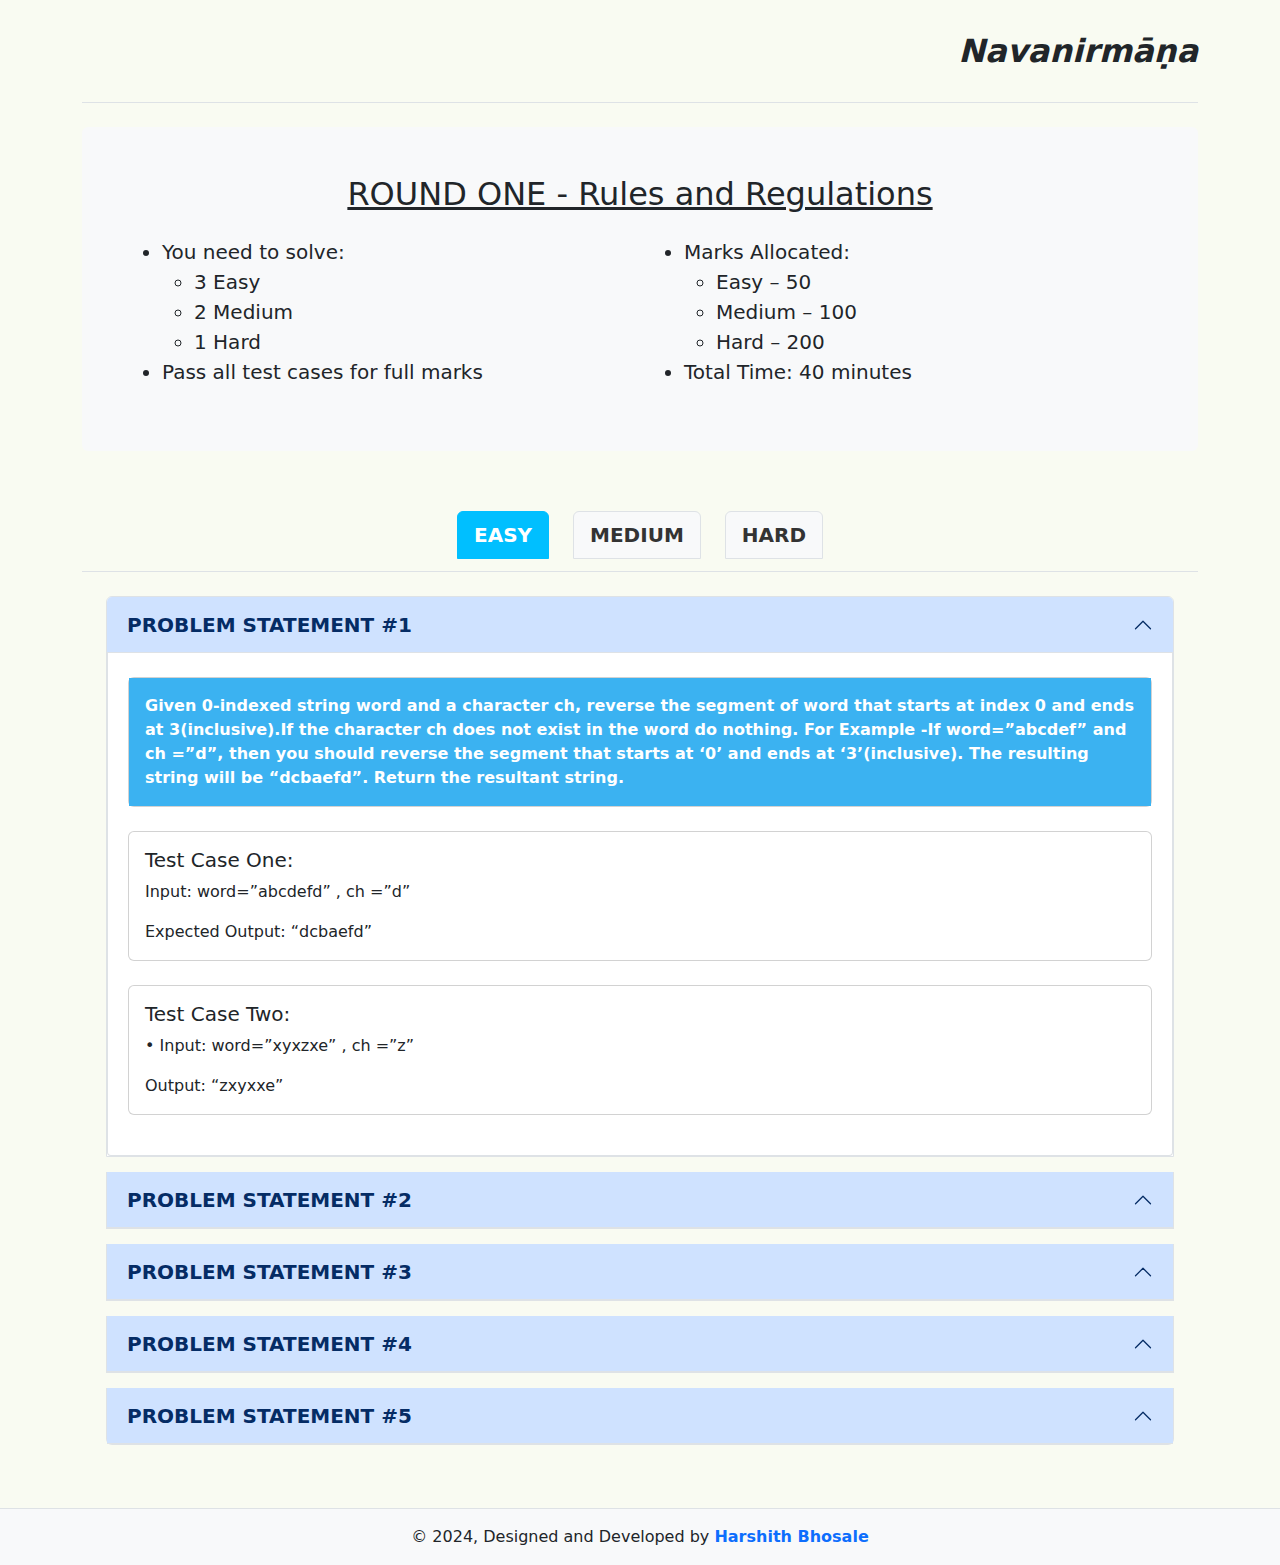
==== coding-event/RoundOne.html @ 0a73bdca "Add files via upload" ====
<!doctype html>
<html lang="en">

<head>
  <meta charset="utf-8">
  <meta name="viewport" content="width=device-width, initial-scale=1">
  <title>Round-Two</title>
  <link href="https://cdn.jsdelivr.net/npm/bootstrap@5.3.3/dist/css/bootstrap.min.css" rel="stylesheet"
    integrity="sha384-QWTKZyjpPEjISv5WaRU9OFeRpok6YctnYmDr5pNlyT2bRjXh0JMhjY6hW+ALEwIH" crossorigin="anonymous">
  <link rel="stylesheet" href="assets/style/style.css">
  <link rel="icon" type="image/png" href="./assets/images/favicon.png">

</head>

<body>
  <nav>
    <div class="container">
      <header class="d-flex flex-wrap justify-content-center py-3 mb-4 border-bottom">
        <a href="/" class="d-flex align-items-center mb-3 mb-md-0 me-md-auto link-body-emphasis text-decoration-none">
          <img src="https://klebcahubli.in/wp-content/uploads/2022/07/logofinal-1.png" alt="" height="70">
        </a>

        <ul class="navbar-nav ms-auto mb-2 mb-lg-0 d-flex justify-content-center align-items-center">
          <li class="nav-item">
            <a class="nav-link active fs-2 fw-bold text-dark fst-italic" aria-current="page" href="index.html">Navanirmāṇa</a>
          </li>

        </ul>
      </header>
    </div>
  </nav>

  <main>

    <section class="container">
      <div class="bg-light p-5 rounded mb-5">
        <h2 class="text-center text-decoration-underline mb-4">ROUND ONE - Rules and Regulations</h2>

        <div class="row">
          <div class="col-lg-6">
            <ul class="fs-5">    
              <li>You need to solve:
                <ul>
                  <li>3 Easy</li>
                  <li>2 Medium</li>
                  <li>1 Hard</li>
                </ul>
              </li>
              <li>Pass all test cases for full marks</li>
            </ul>
          </div>
          <div class="col-lg-6">
            <ul class="fs-5">
              <li>Marks Allocated:
                <ul>
                  <li>Easy – 50</li>
                  <li>Medium – 100</li>
                  <li>Hard – 200</li>
                </ul>
              </li>
              <li>Total Time: 40 minutes</li>
            </ul>
          </div>
        </div>
          

       </div>
    </section>


    <section class="container">
      <ul class="nav nav-tabs d-flex justify-content-center align-items-center" id="myTab" role="tablist">
        <li class="nav-item" role="presentation">
          <button class="nav-link active fs-5 fw-bold" id="home-tab" data-bs-toggle="tab"
            data-bs-target="#home-tab-pane" type="button" role="tab" aria-controls="home-tab-pane"
            aria-selected="true">EASY</button>
        </li>
        <li class="nav-item" role="presentation">
          <button class="nav-link fs-5 fw-bold" id="profile-tab" data-bs-toggle="tab" data-bs-target="#profile-tab-pane"
            type="button" role="tab" aria-controls="profile-tab-pane" aria-selected="false">MEDIUM</button>
        </li>
        <li class="nav-item" role="presentation">
          <button class="nav-link fs-5 fw-bold" id="contact-tab" data-bs-toggle="tab" data-bs-target="#contact-tab-pane"
            type="button" role="tab" aria-controls="contact-tab-pane" aria-selected="false">HARD</button>
        </li>
      </ul>

      <!-- EASY PROBLEMS -->
      <div class="tab-content" id="myTabContent">
        <div class="tab-pane fade show active" id="home-tab-pane" role="tabpanel" aria-labelledby="home-tab"
          tabindex="0">
          <div class="container p-4">
            <div class="accordion" id="accordionExample">

              <!-- Easy problem 1 -->
              <div class="accordion-item">
                <h2 class="accordion-header" id="headingOne">
                  <button class="accordion-button fw-bold fs-5" type="button" data-bs-toggle="collapse"
                    data-bs-target="#collapseOne" aria-expanded="true" aria-controls="collapseOne">
                    PROBLEM STATEMENT #1
                  </button>
                </h2>
                <div id="collapseOne" class="accordion-collapse collapse show" aria-labelledby="headingOne"
                  data-bs-parent="#accordionExample">
                  <div class="accordion-body">
                    <h2 class="text-center mb-8"></h2>
                    <div class="card mb-4 fw-bolder">
                        <div class="card-body text-white" style="background-color: #3BB2F1;"id="hell-1">
                            <p class="card-text fs-20">Given 0-indexed string word and a character ch, reverse the segment of word that starts at index 0 and ends at 3(inclusive).If the character ch does not exist in the word do nothing.
                              For Example -If word=”abcdef” and ch =”d”, then you should reverse the segment that starts at ‘0’ and ends at ‘3’(inclusive).
                              The resulting string will be “dcbaefd”. Return the resultant string.
                              
                              </p>
                        </div>
                    </div>
                
                    <div class="card mb-4">
                        <div class="card-body">
                            <h5 class="card-title">Test Case One:</h5>
                            <p class="card-text">Input: word=”abcdefd” , ch =”d”
                              </p>
                            <p class="card-text">Expected Output: “dcbaefd”</p>
                        </div>
                    </div>
                
                    <div class="card mb-4">
                        <div class="card-body">
                            <h5 class="card-title">Test Case Two:</h5>
                            <p class="card-text">•	Input: word=”xyxzxe” , ch =”z”</p>
                            <p class="card-text">Output: “zxyxxe”</p>
                        </div>
                    </div>
                
                  </div>
                </div>
              </div>

              <!-- Easy problem 2 -->
              <div class="accordion-item">
                <h2 class="accordion-header" id="headingTwo">
                  <button class="accordion-button fw-bold fs-5" type="button" data-bs-toggle="collapse"
                    data-bs-target="#collapseTwo" aria-expanded="false" aria-controls="collapseTwo">
                    PROBLEM STATEMENT #2
                  </button>
                </h2>
                <div id="collapseTwo" class="accordion-collapse collapse" aria-labelledby="headingTwo"
                  data-bs-parent="#accordionExample">
                  <div class="accordion-body">
                    <h2 class="text-center mb-8"></h2>
                    <div class="card mb-4 fw-bolder">
                        <div class="card-body text-white" style="background-color: #3BB2F1;"id="hell-2">
                            <p class="card-text fs-20">There is a strange printer with the following two special properties
                              The printer can only print a sequence of the same character each time.
                              At each term, the printer can print new characters starting from and ending at any place and will cover the original existing characters
                              Given a string ‘s’ return the minimum number of turns the printer needed to print it.                              
                              </p>
                        </div>
                    </div>
                
                    <div class="card mb-4">
                        <div class="card-body">
                            <h5 class="card-title">Test Case One:</h5>
                            <p class="card-text">Input: s="aba"
                              </p>
                            <p class="card-text">Expected Output: 2</p>
                        </div>
                    </div>
                
                    <div class="card mb-4">
                        <div class="card-body">
                            <h5 class="card-title">Test Case Two:</h5>
                            <p class="card-text">Input: s="aaabbb"</p>
                            <p class="card-text">Output: 2</p>
                        </div>
                    </div>
                  </div>
                </div>
              </div>

              <!-- Easy problem 3 -->
              <div class="accordion-item">
                <h2 class="accordion-header" id="headingThree">
                  <button class="accordion-button fw-bold fs-5" type="button" data-bs-toggle="collapse"
                    data-bs-target="#collapseThree" aria-expanded="false" aria-controls="collapseThree">
                    PROBLEM STATEMENT #3
                  </button>
                </h2>
                <div id="collapseThree" class="accordion-collapse collapse" aria-labelledby="headingThree"
                  data-bs-parent="#accordionExample">
                  <div class="accordion-body">
                    <h2 class="text-center mb-8"></h2>
                    <div class="card mb-4 fw-bolder">
                        <div class="card-body text-white" style="background-color: #3BB2F1;"id="hell-3">
                            <p class="card-text fs-20">You are given an integer array ‘nums’. Two players are playing a game with this array: player 1 and player 2.
                              Player 1 and player 2 take turns, with player 1 starting first. Both players start the game with a score of 0. At each turn, the player takes one of the numbers from either end of the array (i.e., nums[0] or nums[nums.length - 1]) which reduces the size of the array by 1. The player adds the chosen number to their score. The game ends when there are no more elements in the array.
                              Return true if Player 1 can win the game. If the scores of both players are equal, then player 1 is still the winner, and you should also return true. You may assume that both players are playing optimally.                        
                              </p>
                        </div>
                    </div>
                
                    <div class="card mb-4">
                        <div class="card-body">
                            <h5 class="card-title">Test Case One:</h5>
                            <p class="card-text">Input: nums = [1,5,2]
                              </p>
                            <p class="card-text">Expected Output: False</p>
                        </div>
                    </div>
                
                    <div class="card mb-4">
                        <div class="card-body">
                            <h5 class="card-title">Test Case Two:</h5>
                            <p class="card-text">Input: nums = [1,5,233,7]</p>
                            <p class="card-text">Output: True</p>
                        </div>
                    </div>
                  </div>
                </div>
              </div>

              <!-- Easy problem 4 -->
              <div class="accordion-item">
                <h2 class="accordion-header" id="headingFour">
                  <button class="accordion-button fw-bold fs-5" type="button" data-bs-toggle="collapse"
                    data-bs-target="#collapseFour" aria-expanded="false" aria-controls="collapseFour">
                    PROBLEM STATEMENT #4
                  </button>
                </h2>
                <div id="collapseFour" class="accordion-collapse collapse" aria-labelledby="headingFour"
                  data-bs-parent="#accordionExample">
                  <div class="accordion-body">
                    <h2 class="text-center mb-8"></h2>
                    <div class="card mb-4 fw-bolder">
                        <div class="card-body text-white" style="background-color: #3BB2F1;"id="hell-4">
                            <p class="card-text fs-20">A school is trying to take an annual photo of all the students. The students are asked to stand in a single file line in non-decreasing order by height. Let this ordering be represented by the integer array expected where expected[i] is the expected height of the ith student in line.
                              You are given an integer array heights representing the current order that the students are standing in. Each heights[i] is the height of the ith student in line (0-indexed).
                              Return the number of indices where heights[i] != expected[i].
                              
                              </p>
                        </div>
                    </div>
                
                    <div class="card mb-4">
                        <div class="card-body">
                            <h5 class="card-title">Test Case One:</h5>
                            <p class="card-text">Input: heights = [1,1,4,2,1,3]
                              </p>
                            <p class="card-text">Expected Output: 3</p>
                        </div>
                    </div>
                
                    <div class="card mb-4">
                        <div class="card-body">
                            <h5 class="card-title">Test Case Two:</h5>
                            <p class="card-text">Input: heights = [5,1,2,3,4]</p>
                            <p class="card-text">Output: 5</p>
                        </div>
                    </div>
                  </div>
                </div>
              </div>

              <!-- Easy problem 5 -->
              <div class="accordion-item">
                <h2 class="accordion-header" id="headingFive">
                  <button class="accordion-button fw-bold fs-5" type="button" data-bs-toggle="collapse"
                    data-bs-target="#collapseFive" aria-expanded="false" aria-controls="collapseFive">
                    PROBLEM STATEMENT #5
                  </button>
                </h2>
                <div id="collapseFive" class="accordion-collapse collapse" aria-labelledby="headingFive"
                  data-bs-parent="#accordionExample">
                  <div class="accordion-body">
                    <h2 class="text-center mb-8"></h2>
                    <div class="card mb-4 fw-bolder">
                        <div class="card-body text-white" style="background-color: #3BB2F1;"id="hell-5">
                            <p class="card-text fs-20">Given an integer n, return true if it is a power of four. Otherwise, return false.
                              An integer n is a power of four, if there exists an integer x such that n == 4x.
                              
                              </p>
                        </div>
                    </div>
                
                    <div class="card mb-4">
                        <div class="card-body">
                            <h5 class="card-title">Test Case One:</h5>
                            <p class="card-text">Input: n = 16
                              </p>
                            <p class="card-text">Expected Output: true</p>
                        </div>
                    </div>
                
                    <div class="card mb-4">
                        <div class="card-body">
                            <h5 class="card-title">Test Case Two:</h5>
                            <p class="card-text">Input: n = 5</p>
                            <p class="card-text">Output: false</p>
                        </div>
                    </div>
                  </div>
                </div>
              </div>
            </div>
          </div>
        </div>
      </div>

      <!-- MEDIUM PROBLEMS -->
      <div class="tab-content" id="myTabContent">
        <div class="tab-pane fade" id="profile-tab-pane" role="tabpanel" aria-labelledby="profile-tab" tabindex="0">
          <div class="container p-4">
            <div class="accordion" id="accordionExample">

              <!-- Medium problem 1 -->
              <div class="accordion-item">
                <h2 class="accordion-header" id="headingOne">
                  <button class="accordion-button fw-bold fs-5" type="button" data-bs-toggle="collapse"
                    data-bs-target="#collapseOne" aria-expanded="true" aria-controls="collapseOne">
                    PROBLEM STATEMENT #1
                  </button>
                </h2>
                <div id="collapseOne" class="accordion-collapse collapse show" aria-labelledby="headingOne"
                  data-bs-parent="#accordionExample">
                  <div class="accordion-body">
                    <h2 class="text-center mb-8"></h2>
                    <div class="card mb-4 fw-bolder">
                        <div class="card-body text-white" style="background-color: #3BB2F1;"id="hell-5">
                            <p class="card-text fs-20">You are given an array of ‘N’ linked lists. Each linked list is in ascending order. Merge all linked lists into one sorted linked list, such that it is in descending order and no two numbers are repeated. In place of repeated numbers print a string.
                              
                              </p>
                        </div>
                    </div>
                
                    <div class="card mb-4">
                        <div class="card-body">
                            <h5 class="card-title">Test Case One:</h5>
                            <p class="card-text">Input: lists = [[1,4,5],[1,3,4],[2,6]]
                              </p>
                            <p class="card-text">Expected Output: [6,5,4,’joy’,3,2,1,’joy’]</p>
                        </div>
                    </div>
                
                    <div class="card mb-4">
                        <div class="card-body">
                            <h5 class="card-title">Test Case Two:</h5>
                            <p class="card-text">Input: lists = [[6,7,8],[3,4],[2,8]]</p>
                            <p class="card-text">Output: [8,’joy’,7,6,4,3,2]</p>
                        </div>
                    </div>
                  </div>
                </div>
              </div>

              <!-- Medium problem 2 -->
              <div class="accordion-item">
                <h2 class="accordion-header" id="headingTwo">
                  <button class="accordion-button fw-bold fs-5" type="button" data-bs-toggle="collapse"
                    data-bs-target="#collapseTwo" aria-expanded="false" aria-controls="collapseTwo">
                    PROBLEM STATEMENT #2
                  </button>
                </h2>
                <div id="collapseTwo" class="accordion-collapse collapse" aria-labelledby="headingTwo"
                  data-bs-parent="#accordionExample">
                  <div class="accordion-body">
                    <h2 class="text-center mb-8"></h2>
                    <div class="card mb-4 fw-bolder">
                        <div class="card-body text-white" style="background-color: #3BB2F1;"id="hell-5">
                            <p class="card-text fs-20">:  You are given two 0-indexed arrays ‘nums1’ and ‘nums2’ and a 2D array ‘queries’ of ‘queries’. There are three types of queries:
                              For a query of type 1, queries[i] = [1, l, r]. Flip the values from 0 to 1 and from 1 to 0 in ‘nums1’ from index ‘l’ to index ‘r’. Both ‘l’ and ‘r’ are 0-indexed.
                              For a query of type 2, queries[i] = [2, p, 0]. For every index 0 <= i < n, set nums2[i] = nums2[i] + nums1[i] * p.
                              For a query of type 3, queries[i] = [3, 0, 0]. Find the sum of the elements in ‘nums2’.
                              Return an array containing all the answers to the third type queries
                              
                              </p>
                        </div>
                    </div>
                
                    <div class="card mb-4">
                        <div class="card-body">
                            <h5 class="card-title">Test Case One:</h5>
                            <p class="card-text">Input: nums1 = [1,0,1], nums2 = [0,0,0], queries=[[1,1,1],[2,1,0],[3,0,0]]
                              </p>
                            <p class="card-text">Expected Output: [3]</p>
                        </div>
                    </div>
                
                    <div class="card mb-4">
                        <div class="card-body">
                            <h5 class="card-title">Test Case Two:</h5>
                            <p class="card-text">Input: nums1= [1], nums2= [5], queries= [2,0,0,3,0,0]</p>
                            <p class="card-text">Output: : [5]</p>
                        </div>
                    </div>
                  </div>
                </div>
              </div>

              <!-- Medium problem 3 -->
              <div class="accordion-item">
                <h2 class="accordion-header" id="headingThree">
                  <button class="accordion-button fw-bold fs-5" type="button" data-bs-toggle="collapse"
                    data-bs-target="#collapseThree" aria-expanded="false" aria-controls="collapseThree">
                    PROBLEM STATEMENT #3
                  </button>
                </h2>
                <div id="collapseThree" class="accordion-collapse collapse" aria-labelledby="headingThree"
                  data-bs-parent="#accordionExample">
                  <div class="accordion-body">
                    <h2 class="text-center mb-8"></h2>
                    <div class="card mb-4 fw-bolder">
                        <div class="card-body text-white" style="background-color: #3BB2F1;"id="hell-5">
                            <p class="card-text fs-20">You are given a 0-indexed array of integers ‘nums’ of length ‘n’, and two positive integers ‘k’ and ‘dist’.
                              The cost of an array is the value of its first element. For example, the cost of [1,2,3] is 1 while the cost of [3,4,1] is 3.
                              You need to divide ‘nums’ into ‘k’ disjoint contiguous subarrays, such that the difference between the starting index of the second subarray and the starting index of the kth subarray should be less than or equal to dist. In other words, if you divide ‘nums’ into the subarrays 
                              nums[0..(i1 - 1)], nums[i1..(i2 - 1)], ..., nums[ik-1..(n - 1)], 
                              then ik-1 - i1 <= dist.
                              Return the minimum possible sum of the cost of these subarrays.
                              
                              </p>
                        </div>
                    </div>
                
                    <div class="card mb-4">
                        <div class="card-body">
                            <h5 class="card-title">Test Case One:</h5>
                            <p class="card-text">Input: nums = [1,3,2,6,4,2], k = 3, dist = 3
                              </p>
                            <p class="card-text">Expected Output: 5</p>
                        </div>
                    </div>
                
                    <div class="card mb-4">
                        <div class="card-body">
                            <h5 class="card-title">Test Case Two:</h5>
                            <p class="card-text">Input: nums = [10,1,2,2,2,1], k = 4, dist = 3</p>
                            <p class="card-text">Output: 15</p>
                        </div>
                    </div>
                  </div>
                </div>
              </div>

              <!-- Medium problem 4 -->
              <div class="accordion-item">
                <h2 class="accordion-header" id="headingFour">
                  <button class="accordion-button fw-bold fs-5" type="button" data-bs-toggle="collapse"
                    data-bs-target="#collapseFour" aria-expanded="false" aria-controls="collapseFour">
                    PROBLEM STATEMENT #4
                  </button>
                </h2>
                <div id="collapseFour" class="accordion-collapse collapse" aria-labelledby="headingFour"
                  data-bs-parent="#accordionExample">
                  <div class="accordion-body">
                    <h2 class="text-center mb-8"></h2>
                    <div class="card mb-4 fw-bolder">
                        <div class="card-body text-white" style="background-color: #3BB2F1;"id="hell-5">
                            <p class="card-text fs-20">: Given an integer array ‘nums’ of 2n integers, group these integers into n pairs (a1, b1), (a2, b2), ..., (an, bn) such that the sum of min(ai, bi) for all i is maximized. Return the maximized sum.
                              
                              </p>
                        </div>
                    </div>
                
                    <div class="card mb-4">
                        <div class="card-body">
                            <h5 class="card-title">Test Case One:</h5>
                            <p class="card-text">Input:nums = [1,4,3,2]
                              </p>
                            <p class="card-text">Expected Output: 4</p>
                        </div>
                    </div>
                
                    <div class="card mb-4">
                        <div class="card-body">
                            <h5 class="card-title">Test Case Two:</h5>
                            <p class="card-text">Input: nums = [6,2,6,5,1,2]</p>
                            <p class="card-text">Output: 9</p>
                        </div>
                    </div>
                  </div>
                </div>
              </div>

              <!-- Medium problem 5 -->
              <div class="accordion-item">
                <h2 class="accordion-header" id="headingFive">
                  <button class="accordion-button fw-bold fs-5" type="button" data-bs-toggle="collapse"
                    data-bs-target="#collapseFive" aria-expanded="false" aria-controls="collapseFive">
                    PROBLEM STATEMENT #5
                  </button>
                </h2>
                <div id="collapseFive" class="accordion-collapse collapse" aria-labelledby="headingFive"
                  data-bs-parent="#accordionExample">
                  <div class="accordion-body">
                    <h2 class="text-center mb-8"></h2>
                    <div class="card mb-4 fw-bolder">
                        <div class="card-body text-white" style="background-color: #3BB2F1;"id="hell-5">
                            <p class="card-text fs-20"> You are given two strings ‘a’ and ‘b’ of the same length. Choose an index and split both strings at the same index, splitting ‘a’ into two strings: ‘aprefix’ and ‘asuffix’ where a = aprefix + asuffix, and splitting ‘b’ into two strings: ‘bprefix’ and ‘bsuffix’ where b = bprefix + bsuffix. Check if aprefix + bsuffix or bprefix + asuffix forms a palindrome.
                              When you split a string ‘s’ into ‘sprefix’ and ‘ssuffix’, either ‘ssuffix’ or ‘sprefix’ is allowed to be empty. For example, if s = "abc", then "" + "abc", "a" + "bc", "ab" + "c" , and "abc" + "" are valid splits.
                              Return true if it is possible to form a palindrome string, otherwise return false. Notice that x + y denotes the concatenation of strings x and y.
                              
                              
                              </p>
                        </div>
                    </div>
                
                    <div class="card mb-4">
                        <div class="card-body">
                            <h5 class="card-title">Test Case One:</h5>
                            <p class="card-text">Input:a = "x", b = "y"
                              </p>
                            <p class="card-text">Expected Output: true</p>
                        </div>
                    </div>
                
                    <div class="card mb-4">
                        <div class="card-body">
                            <h5 class="card-title">Test Case Two:</h5>
                            <p class="card-text">Input: a = "xbdef", b = "xecab"</p>
                            <p class="card-text">Output: false</p>
                        </div>
                    </div>
                  </div>
                </div>
              </div>
            </div>
          </div>
        </div>
      </div>

      <!-- HARD PROBLEMS -->
      <div class="tab-content" id="myTabContent">
        <div class="tab-pane fade" id="contact-tab-pane" role="tabpanel" aria-labelledby="contact-tab" tabindex="0">
          <div class="container p-4">
            <div class="accordion" id="accordionExample">

              <!-- Hard problem 1 -->
              <div class="accordion-item">
                <h2 class="accordion-header" id="headingOne">
                  <button class="accordion-button fw-bold fs-5" type="button" data-bs-toggle="collapse"
                    data-bs-target="#collapseOne" aria-expanded="true" aria-controls="collapseOne">
                    PROBLEM STATEMENT #1
                  </button>
                </h2>
                <div id="collapseOne" class="accordion-collapse collapse show" aria-labelledby="headingOne"
                  data-bs-parent="#accordionExample">
                  <div class="accordion-body">
                    <h2 class="text-center mb-8"></h2>
                    <div class="card mb-4 fw-bolder">
                        <div class="card-body text-white" style="background-color: #3BB2F1;"id="hell-5">
                            <p class="card-text fs-20">There is a car with capacity empty seats. The vehicle only drives east (i.e., it cannot turn around and drive west).
                              You are given the integer capacity and an array trips where 
                              trips[i] = [numPassengersi, fromi, toi] indicates that the ith trip has ‘numPassengersi’ passengers and the locations to pick them up and drop them off are fromi and toi respectively. The locations are given as the number of kilometers due east from the car's initial location.
                              Return true if it is possible to pick up and drop off all passengers for all the given trips, or false otherwise.
                              
                              </p>
                        </div>
                    </div>
                
                    <div class="card mb-4">
                        <div class="card-body">
                            <h5 class="card-title">Test Case One:</h5>
                            <p class="card-text">Input: trips = [[2,1,5],[3,3,7]], capacity = 4
                              </p>
                            <p class="card-text">Expected Output: false</p>
                        </div>
                    </div>
                
                    <div class="card mb-4">
                        <div class="card-body">
                            <h5 class="card-title">Test Case Two:</h5>
                            <p class="card-text">Input: trips = [[2,1,5],[3,3,7]], capacity = 5</p>
                            <p class="card-text">Output: true</p>
                        </div>
                    </div>
                  </div>
                </div>
              </div>

              <!-- Hard problem 2 -->
              <div class="accordion-item">
                <h2 class="accordion-header" id="headingTwo">
                  <button class="accordion-button fw-bold fs-5" type="button" data-bs-toggle="collapse"
                    data-bs-target="#collapseTwo" aria-expanded="false" aria-controls="collapseTwo">
                    PROBLEM STATEMENT #2
                  </button>
                </h2>
                <div id="collapseTwo" class="accordion-collapse collapse" aria-labelledby="headingTwo"
                  data-bs-parent="#accordionExample">
                  <div class="accordion-body">
                    <h2 class="text-center mb-8"></h2>
                    <div class="card mb-4 fw-bolder">
                        <div class="card-body text-white" style="background-color: #3BB2F1;"id="hell-5">
                            <p class="card-text fs-20">n passengers board an airplane with exactly n seats. The first passenger has lost the ticket and picks a seat randomly. But after that, the rest of the passengers will:
                              Take their own seat if it is still available, and
                              Pick other seats randomly when they find their seat occupied
                              Return the probability that the nth person gets his own seat.
                              
                              </p>
                        </div>
                    </div>
                
                    <div class="card mb-4">
                        <div class="card-body">
                            <h5 class="card-title">Test Case One:</h5>
                            <p class="card-text">Input: n = 1
                              </p>
                            <p class="card-text">Expected Output: 1.00000</p>
                        </div>
                    </div>
                
                    <div class="card mb-4">
                        <div class="card-body">
                            <h5 class="card-title">Test Case Two:</h5>
                            <p class="card-text">Input: n = 2</p>
                            <p class="card-text">Output: 0.50000</p>
                        </div>
                    </div>
                  </div>
                </div>
              </div>

              <!-- Hard problem 3 -->
              <div class="accordion-item">
                <h2 class="accordion-header" id="headingThree">
                  <button class="accordion-button fw-bold fs-5" type="button" data-bs-toggle="collapse"
                    data-bs-target="#collapseThree" aria-expanded="false" aria-controls="collapseThree">
                    PROBLEM STATEMENT #3
                  </button>
                </h2>
                <div id="collapseThree" class="accordion-collapse collapse" aria-labelledby="headingThree"
                  data-bs-parent="#accordionExample">
                  <div class="accordion-body">
                    <h2 class="text-center mb-8"></h2>
                    <div class="card mb-4 fw-bolder">
                        <div class="card-body text-white" style="background-color: #3BB2F1;"id="hell-5">
                            <p class="card-text fs-20"><pre>A boolean expression is an expression that evaluates to either true or false. It can be in one of the following shapes:
                              't' that evaluates to true.
                              'f' that evaluates to false.
                              '!(subExpr)' that evaluates to the logical NOT of the inner expression ‘subExpr’. '&(subExpr1, subExpr2, ..., subExprn)' that evaluates to the logical AND of the inner expressions subExpr1, subExpr2, ..., subExprn where n >= 1.
                              '|(subExpr1, subExpr2, ..., subExprn)' that evaluates to the logical OR of the inner expressions subExpr1, subExpr2, ..., subExprn where n >= 1.
                              Given a string expression that represents a boolean expression, return the evaluation of that expression.
                              It is guaranteed that the given expression is valid and follows the given rules.
                              </pre>
                              </p>
                        </div>
                    </div>
                
                    <div class="card mb-4">
                        <div class="card-body">
                            <h5 class="card-title">Test Case One:</h5>
                            <p class="card-text">Input:expression = "&(|(f))"
                              </p>
                            <p class="card-text">Expected Output: false</p>
                        </div>
                    </div>
                
                    <div class="card mb-4">
                        <div class="card-body">
                            <h5 class="card-title">Test Case Two:</h5>
                            <p class="card-text">Input: expression = "|(f,f,f,t)"</p>
                            <p class="card-text">Output: true</p>
                        </div>
                    </div>
                  </div>
                </div>
              </div>

              <!-- Hard problem 4 -->
              <div class="accordion-item">
                <h2 class="accordion-header" id="headingFour">
                  <button class="accordion-button fw-bold fs-5" type="button" data-bs-toggle="collapse"
                    data-bs-target="#collapseFour" aria-expanded="false" aria-controls="collapseFour">
                    PROBLEM STATEMENT #4
                  </button>
                </h2>
                <div id="collapseFour" class="accordion-collapse collapse" aria-labelledby="headingFour"
                  data-bs-parent="#accordionExample">
                  <div class="accordion-body">
                    <h2 class="text-center mb-8"></h2>
                    <div class="card mb-4 fw-bolder">
                        <div class="card-body text-white" style="background-color: #3BB2F1;"id="hell-5">
                            <p class="card-text fs-20">
                              <pre>A permutation of an array of integers is an arrangement of its members into a sequence or linear order.
                              <span style="white-space: wrap;">  
                                For example, for arr = [1,2,3], the following are all the permutations of arr: [1,2,3], [1,3,2], [2, 1, 3], [2, 3, 1], [3,1,2], [3,2,1].
                                The next permutation of an array of integers is the next lexicographically greater permutation of its integer. More formally, if all the permutations of the array are sorted in one container according to their lexicographical order, then the next permutation of that array is the permutation that follows it in the sorted container. If such arrangement is not possible, the array must be rearranged as the lowest possible order (i.e., sorted in ascending order).For example, the next permutation of arr = [1,2,3] is [1,3,2].
                              </span>
                                Similarly, the next permutation of arr = [2,3,1] is [3,1,2].
                              While the next permutation of arr = [3,2,1] is [1,2,3] because [3,2,1] does not have a lexicographical larger rearrangement.
                              Given an array of integers ‘nums’, find the next permutation of ‘nums’.
                              The replacement must be in place and use only constant extra memory.
                              </pre>
                              
                              </p>
                        </div>
                    </div>
                
                    <div class="card mb-4">
                        <div class="card-body">
                            <h5 class="card-title">Test Case One:</h5>
                            <p class="card-text">Input: nums = [1,2,3]
                              </p>
                            <p class="card-text">Expected Output:  [1,3,2]</p>
                        </div>
                    </div>
                
                    <div class="card mb-4">
                        <div class="card-body">
                            <h5 class="card-title">Test Case Two:</h5>
                            <p class="card-text">Input: nums = [3,2,1]</p>
                            <p class="card-text">Output: [1,2,3]3</p>
                        </div>
                    </div>
                  </div>
                </div>
              </div>

              <!-- Hard problem 5 -->
              <div class="accordion-item">
                <h2 class="accordion-header" id="headingFive">
                  <button class="accordion-button fw-bold fs-5" type="button" data-bs-toggle="collapse"
                    data-bs-target="#collapseFive" aria-expanded="false" aria-controls="collapseFive">
                    PROBLEM STATEMENT #5
                  </button>
                </h2>
                <div id="collapseFive" class="accordion-collapse collapse" aria-labelledby="headingFive"
                  data-bs-parent="#accordionExample">
                  <div class="accordion-body">
                    <h2 class="text-center mb-8"></h2>
                    <div class="card mb-4 fw-bolder">
                        <div class="card-body text-white" style="background-color: #3BB2F1;"id="hell-5">
                            <p class="card-text fs-20">You are given a 0-indexed array of integers nums of length n. You are initially positioned at nums[0]. 
                              Each element nums[i] represents the maximum length of a forward jump from index i. In other words, if you are at nums[i], you can jump to any nums[i + j] where: 
                              0 <= j <= nums[i] and 
                              i + j < n 
                              Return the minimum number of jumps to reach nums[n - 1]. 
                              The test cases are generated such that you can reach nums[n - 1].
                              
                              
                              </p>
                        </div>
                    </div>
                
                    <div class="card mb-4">
                        <div class="card-body">
                            <h5 class="card-title">Test Case One:</h5>
                            <p class="card-text">Input: nums = [2,3,1,1,4] 
                              </p>
                            <p class="card-text">Expected Output: 2</p>
                        </div>
                    </div>
                
                    <div class="card mb-4">
                        <div class="card-body">
                            <h5 class="card-title">Test Case Two:</h5>
                            <p class="card-text">Input: nums = [2,3,0,1,4]</p>
                            <p class="card-text">Output: 2</p>
                        </div>
                    </div>
                  </div>
                </div>
              </div>

            </div>
          </div>
        </div>
      </div>
      </div>

    </section>

  </main>

  <footer>
    <section>
      <div class="mt-4" style="background-color: white;">
        <footer class="bg-light text-center border-top text-lg-start p-3">
          <div class="text-center rwt-txt-dark-blue ">
            © 2024, Designed and Developed by
            <a href="https://www.linkedin.com/in/harshith-bhosale-77632024b/" target="blank"
              class="foot-link text-decoration-none fw-bold">
              Harshith Bhosale</a>
          </div>
        </footer>


      </div>
    </section>
  </footer>
  <script src="https://cdn.jsdelivr.net/npm/bootstrap@5.3.3/dist/js/bootstrap.bundle.min.js"
    integrity="sha384-YvpcrYf0tY3lHB60NNkmXc5s9fDVZLESaAA55NDzOxhy9GkcIdslK1eN7N6jIeHz"
    crossorigin="anonymous"></script>
</body>

</html>
---- coding-event/assets/style/style.css ----
* {
  margin: 0;
  padding: 0;
}

body{
  background-color:#f9fbf2;
}

.gradient-background {
  background: linear-gradient(300deg, #00bfff, hsl(153, 77%, 46%), #307afa);
  background-size: 180% 180%;
  animation: gradient-animation 18s ease infinite;
}

@keyframes gradient-animation {
  0% {
    background-position: 0% 50%;
  }
  50% {
    background-position: 100% 50%;
  }
  100% {
    background-position: 0% 50%;
  }
}

/* Styling for the tabs */
.nav-tabs .nav-link {
  color: #333; /* Text color */
  background-color: #f8f9fa; /* Background color */
  border-color: #dee2e6; /* Border color */
  margin: 12px;
}

.nav-tabs .nav-link.active {
  color: #fff; /* Active tab text color */
  background-color: #00bfff; /* Active tab background color */
  border-color: #00bfff; /* Active tab border color */
}

/* Styling for the accordion */
.accordion-item {
  margin-bottom: 15px; /* Margin between accordion items */
}

.accordion-button {
  background-color: #f8f9fa; /* Background color */
  color: #333; /* Text color */
}

.accordion-button:hover {
  background-color: #e9ecef; /* Hover background color */
}

.accordion-body {
  background-color: #fff; /* Background color */
  color: #333; /* Text color */
  border: 1px solid #dee2e6; /* Border color */
  border-top: none; /* Remove top border */
  border-radius: 0 0 0.25rem 0.25rem; /* Rounded corners */
}

.card {
  /* width: 500px; */
  /* height: 80vh; */
  perspective: 1000px;
}

.s1 {
  display: grid;
  grid-template-columns: 1fr 1fr;
  grid-template-rows: 1fr 1fr;
  gap: 20px;
}

.h-card {
  border: 1px solid black;
  margin: 0px 20px;
  padding: 25px;
  border-radius: 25px;
  z-index: 111111;
}

.h-card p{
  font-weight: bold;
  font-size: 18px;
}

.fifth{
  display: flex;
  justify-content: center;
  align-items: center;
  margin: 20px 50px;
}
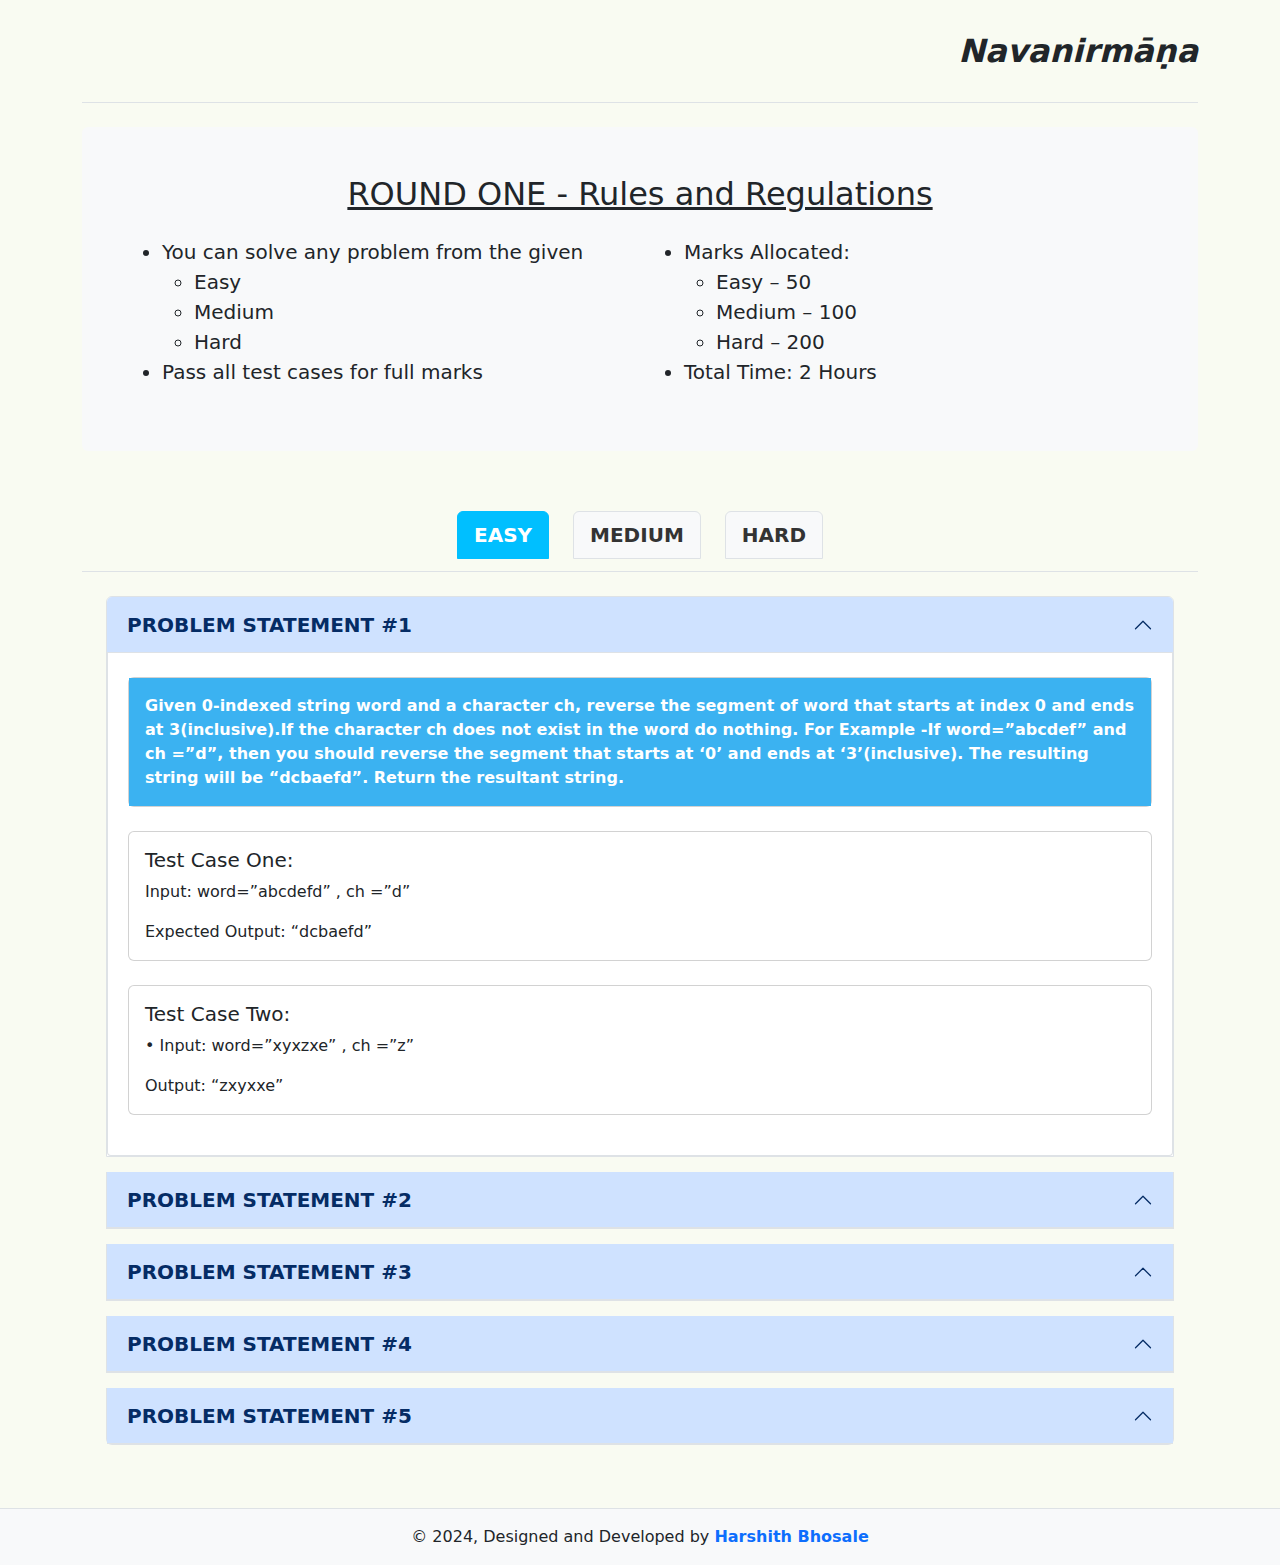
==== commit 782cf602: "[changed]" ====
--- a/coding-event/RoundOne.html
+++ b/coding-event/RoundOne.html
@@ -39,11 +39,11 @@
         <div class="row">
           <div class="col-lg-6">
             <ul class="fs-5">    
-              <li>You need to solve:
+              <li>You can solve any problem from the given
                 <ul>
-                  <li>3 Easy</li>
-                  <li>2 Medium</li>
-                  <li>1 Hard</li>
+                  <li>Easy</li>
+                  <li>Medium</li>
+                  <li>Hard</li>
                 </ul>
               </li>
               <li>Pass all test cases for full marks</li>
@@ -58,7 +58,7 @@
                   <li>Hard – 200</li>
                 </ul>
               </li>
-              <li>Total Time: 40 minutes</li>
+              <li>Total Time: 2 Hours</li>
             </ul>
           </div>
         </div>
